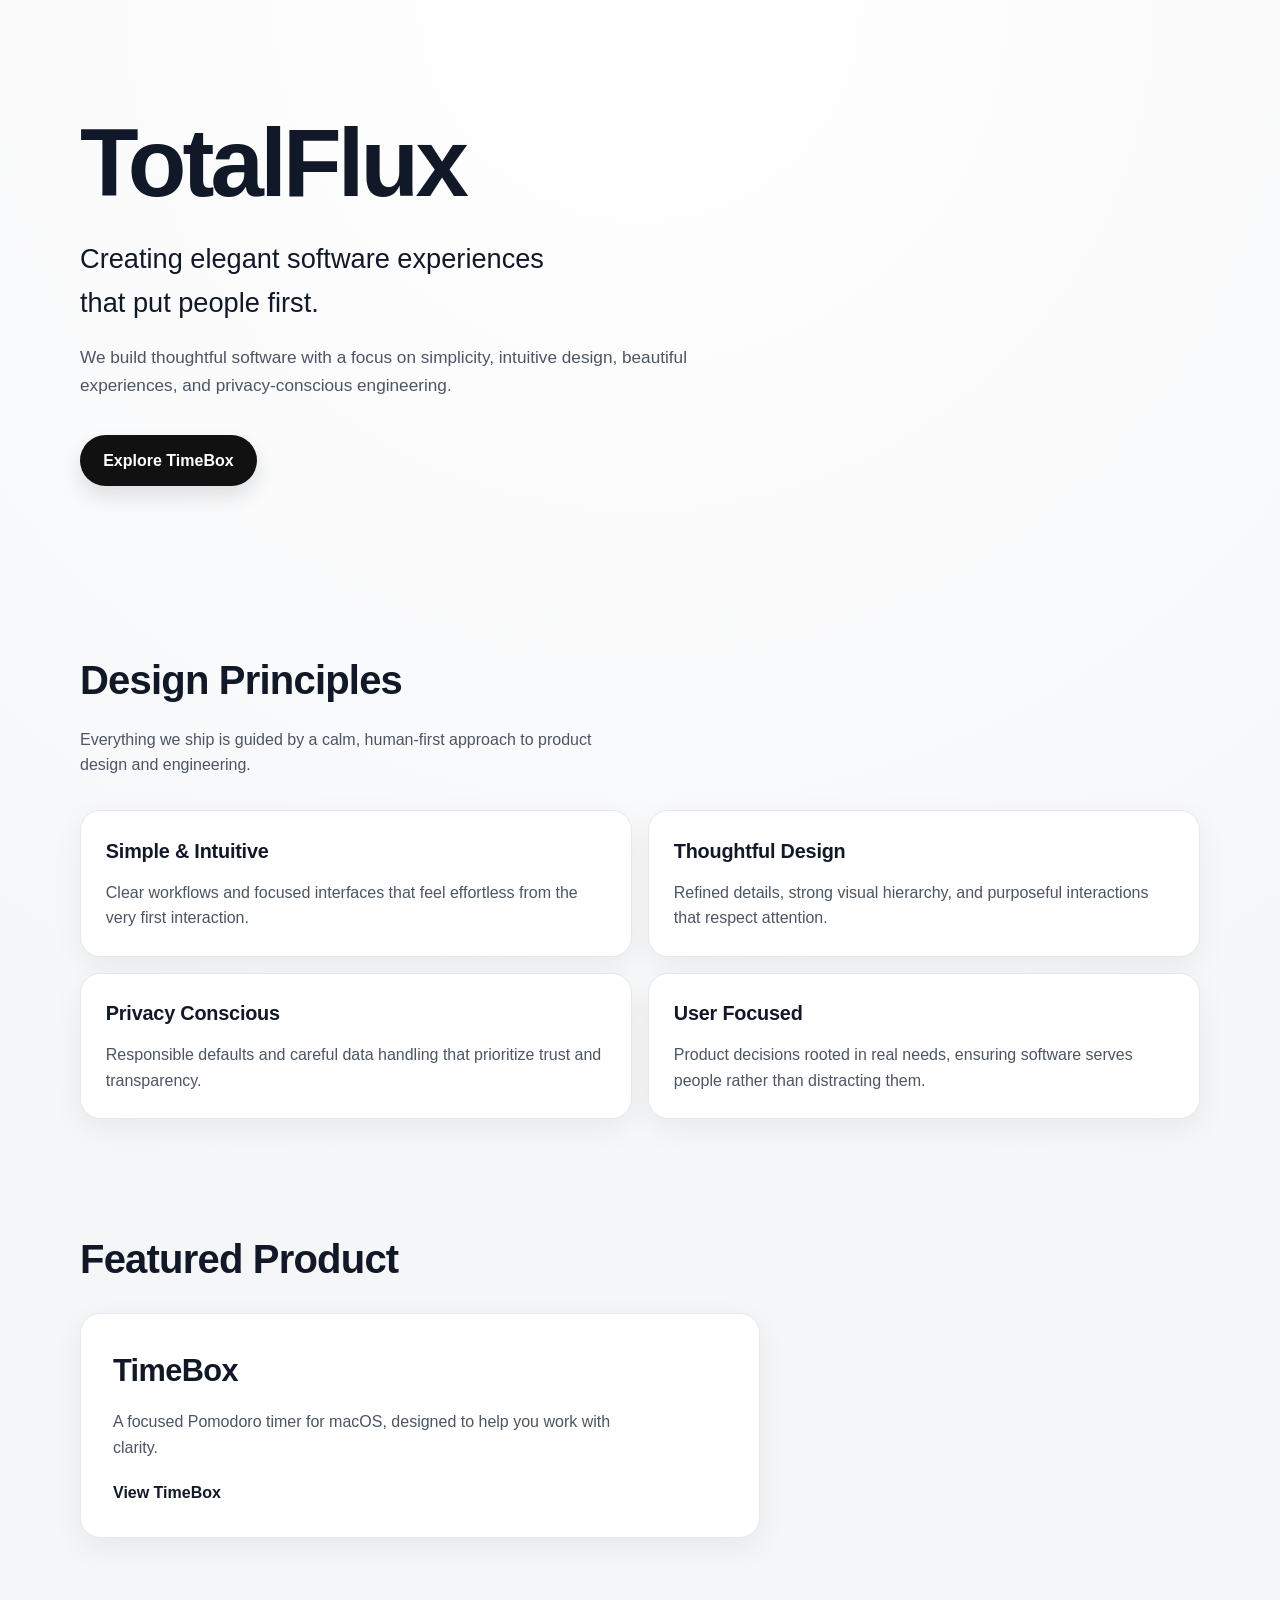
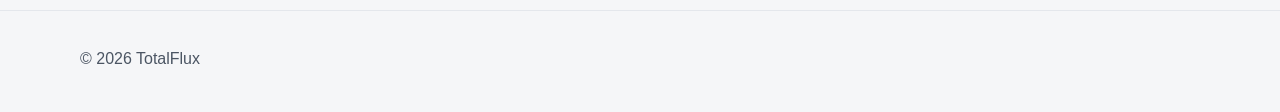
==== index.html @ 550b20b7 "Build TotalFlux landing page" ====
<!doctype html>
<html lang="en">
  <head>
    <meta charset="utf-8" />
    <meta name="viewport" content="width=device-width, initial-scale=1" />
    <title>TotalFlux | Elegant Software Studio</title>
    <meta
      name="description"
      content="TotalFlux builds thoughtful software with simplicity, intuitive design, beautiful experiences, and privacy-conscious engineering."
    />
    <link rel="stylesheet" href="assets/style.css" />
  </head>
  <body>
    <div class="page-shell">
      <header class="hero">
        <div class="container">
          <div class="hero-content">
            <h1 class="hero-title">TotalFlux</h1>
            <p class="hero-tagline">
              Creating elegant software experiences that put people first.
            </p>
            <p class="hero-description">
              We build thoughtful software with a focus on simplicity, intuitive design,
              beautiful experiences, and privacy-conscious engineering.
            </p>
            <a class="button-primary" href="/timebox/">Explore TimeBox</a>
          </div>
        </div>
      </header>

      <main>
        <section class="section">
          <div class="container">
            <div class="section-heading">
              <h2>Design Principles</h2>
              <p>
                Everything we ship is guided by a calm, human-first approach to product
                design and engineering.
              </p>
            </div>
            <div class="principles-grid">
              <article class="principle-card">
                <h3>Simple &amp; Intuitive</h3>
                <p>
                  Clear workflows and focused interfaces that feel effortless from the
                  very first interaction.
                </p>
              </article>
              <article class="principle-card">
                <h3>Thoughtful Design</h3>
                <p>
                  Refined details, strong visual hierarchy, and purposeful interactions
                  that respect attention.
                </p>
              </article>
              <article class="principle-card">
                <h3>Privacy Conscious</h3>
                <p>
                  Responsible defaults and careful data handling that prioritize trust
                  and transparency.
                </p>
              </article>
              <article class="principle-card">
                <h3>User Focused</h3>
                <p>
                  Product decisions rooted in real needs, ensuring software serves people
                  rather than distracting them.
                </p>
              </article>
            </div>
          </div>
        </section>

        <section class="section section-products">
          <div class="container">
            <div class="section-heading">
              <h2>Featured Product</h2>
            </div>
            <article class="product-card">
              <h3>TimeBox</h3>
              <p>
                A focused Pomodoro timer for macOS, designed to help you work with
                clarity.
              </p>
              <a class="product-link" href="/timebox/">View TimeBox</a>
            </article>
          </div>
        </section>
      </main>

      <footer class="site-footer">
        <div class="container">
          <p>&copy; 2026 TotalFlux</p>
        </div>
      </footer>
    </div>
  </body>
</html>
---- assets/style.css ----
:root {
  --font-sans: -apple-system, BlinkMacSystemFont, "SF Pro Text", "SF Pro Display",
    "Segoe UI", Roboto, "Helvetica Neue", Arial, sans-serif;
  --color-background: #f5f6f8;
  --color-surface: #ffffff;
  --color-border: #e4e7ec;
  --color-text-primary: #111827;
  --color-text-secondary: #4b5563;
  --color-accent: #111111;
  --color-accent-hover: #2a2a2a;
  --radius-card: 20px;
  --radius-button: 999px;
  --shadow-soft: 0 10px 30px rgba(17, 24, 39, 0.06);
  --shadow-hover: 0 18px 36px rgba(17, 24, 39, 0.1);
  --transition-base: 240ms ease;
  --max-content-width: 1120px;
}

*,
*::before,
*::after {
  box-sizing: border-box;
}

html,
body {
  margin: 0;
  padding: 0;
}

body {
  font-family: var(--font-sans);
  color: var(--color-text-primary);
  background: radial-gradient(circle at top, #ffffff 0%, var(--color-background) 72%);
  line-height: 1.6;
  text-rendering: optimizeLegibility;
  -webkit-font-smoothing: antialiased;
}

.page-shell {
  min-height: 100vh;
  display: flex;
  flex-direction: column;
}

.container {
  width: min(var(--max-content-width), calc(100% - 3rem));
  margin: 0 auto;
}

.hero {
  padding: clamp(5rem, 13vh, 9rem) 0 clamp(4rem, 10vh, 7rem);
}

.hero-content {
  max-width: 760px;
}

.hero-title {
  margin: 0;
  font-size: clamp(3.15rem, 8vw, 6rem);
  font-weight: 620;
  letter-spacing: -0.04em;
  line-height: 0.96;
}

.hero-tagline {
  margin: 1.75rem 0 0;
  font-size: clamp(1.2rem, 2.2vw, 1.7rem);
  color: var(--color-text-primary);
  max-width: 34ch;
}

.hero-description {
  margin: 1.25rem 0 0;
  max-width: 65ch;
  font-size: 1.075rem;
  color: var(--color-text-secondary);
}

.button-primary {
  margin-top: 2.25rem;
  display: inline-flex;
  align-items: center;
  justify-content: center;
  padding: 0.8rem 1.45rem;
  border-radius: var(--radius-button);
  background: var(--color-accent);
  color: #ffffff;
  text-decoration: none;
  font-weight: 560;
  transition: background-color var(--transition-base),
    transform var(--transition-base), box-shadow var(--transition-base);
  box-shadow: 0 10px 20px rgba(17, 24, 39, 0.12);
}

.button-primary:hover,
.button-primary:focus-visible {
  background: var(--color-accent-hover);
  transform: translateY(-1px);
  box-shadow: 0 14px 22px rgba(17, 24, 39, 0.16);
}

.section {
  padding: clamp(3.4rem, 8vh, 5rem) 0;
}

.section-heading h2 {
  margin: 0;
  font-size: clamp(1.85rem, 3.4vw, 2.5rem);
  letter-spacing: -0.02em;
}

.section-heading p {
  margin: 0.9rem 0 0;
  color: var(--color-text-secondary);
  max-width: 62ch;
}

.principles-grid {
  margin-top: 2rem;
  display: grid;
  grid-template-columns: repeat(2, minmax(0, 1fr));
  gap: 1rem;
}

.principle-card,
.product-card {
  border-radius: var(--radius-card);
  border: 1px solid var(--color-border);
  background: var(--color-surface);
  box-shadow: var(--shadow-soft);
  transition: transform var(--transition-base), box-shadow var(--transition-base),
    border-color var(--transition-base);
}

.principle-card {
  padding: 1.55rem;
}

.principle-card h3 {
  margin: 0;
  font-size: 1.24rem;
  letter-spacing: -0.01em;
}

.principle-card p {
  margin: 0.75rem 0 0;
  color: var(--color-text-secondary);
}

.principle-card:hover,
.principle-card:focus-within,
.product-card:hover,
.product-card:focus-within {
  transform: translateY(-4px);
  border-color: #d4dae2;
  box-shadow: var(--shadow-hover);
}

.section-products {
  padding-top: 2.25rem;
}

.product-card {
  margin-top: 1.4rem;
  padding: 2rem;
  max-width: 680px;
}

.product-card h3 {
  margin: 0;
  font-size: clamp(1.5rem, 2.4vw, 2rem);
  letter-spacing: -0.02em;
}

.product-card p {
  margin: 0.85rem 0 0;
  color: var(--color-text-secondary);
  max-width: 56ch;
}

.product-link {
  display: inline-block;
  margin-top: 1.2rem;
  color: var(--color-text-primary);
  font-weight: 600;
  text-decoration: none;
  transition: color var(--transition-base);
}

.product-link:hover,
.product-link:focus-visible {
  color: #1e3a8a;
}

.site-footer {
  margin-top: auto;
  padding: 2.2rem 0 2.5rem;
  border-top: 1px solid var(--color-border);
}

.site-footer p {
  margin: 0;
  color: var(--color-text-secondary);
}

@media (max-width: 900px) {
  .container {
    width: min(var(--max-content-width), calc(100% - 2.25rem));
  }

  .hero {
    padding-top: clamp(4.1rem, 10vh, 6.2rem);
  }

  .principles-grid {
    grid-template-columns: 1fr;
  }
}

@media (max-width: 600px) {
  .hero-tagline {
    margin-top: 1.2rem;
  }

  .button-primary {
    margin-top: 1.8rem;
    width: 100%;
  }

  .principle-card,
  .product-card {
    padding: 1.4rem;
  }
}
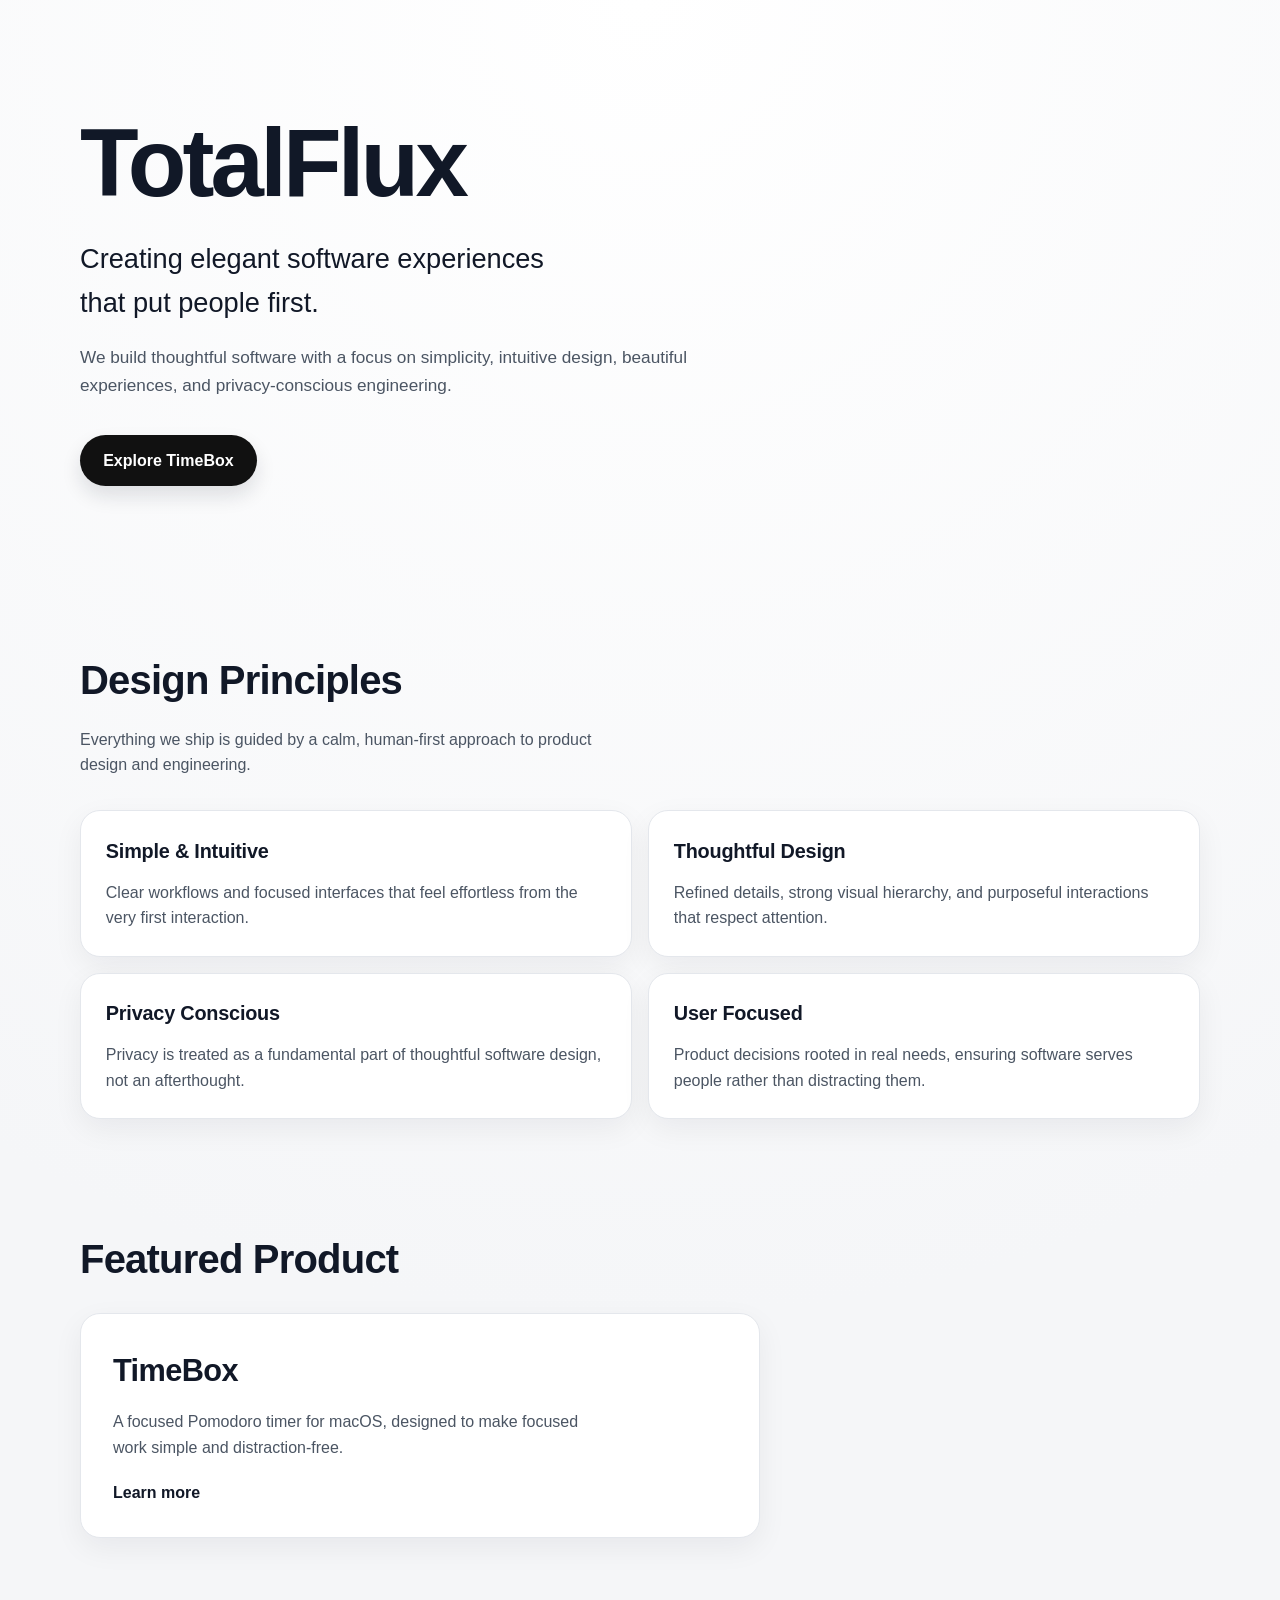
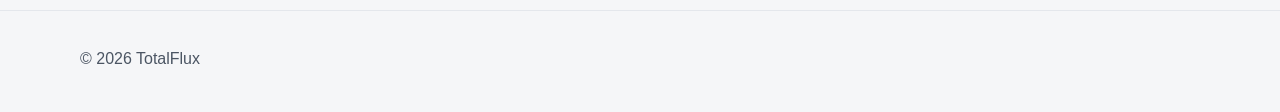
==== commit 14338bdb: "Cleanup some wording on TotalFlux landing page" ====
--- a/index.html
+++ b/index.html
@@ -23,7 +23,7 @@
               We build thoughtful software with a focus on simplicity, intuitive design,
               beautiful experiences, and privacy-conscious engineering.
             </p>
-            <a class="button-primary" href="/timebox/">Explore TimeBox</a>
+            <a class="button-primary" href="timebox/index.html">Explore TimeBox</a>
           </div>
         </div>
       </header>
@@ -56,8 +56,8 @@
               <article class="principle-card">
                 <h3>Privacy Conscious</h3>
                 <p>
-                  Responsible defaults and careful data handling that prioritize trust
-                  and transparency.
+                  Privacy is treated as a fundamental part of thoughtful software design,
+                  not an afterthought.
                 </p>
               </article>
               <article class="principle-card">
@@ -79,10 +79,10 @@
             <article class="product-card">
               <h3>TimeBox</h3>
               <p>
-                A focused Pomodoro timer for macOS, designed to help you work with
-                clarity.
+                A focused Pomodoro timer for macOS, designed to
+                make focused work simple and distraction-free.
               </p>
-              <a class="product-link" href="/timebox/">View TimeBox</a>
+              <a class="product-link" href="timebox/index.html">Learn more</a>
             </article>
           </div>
         </section>
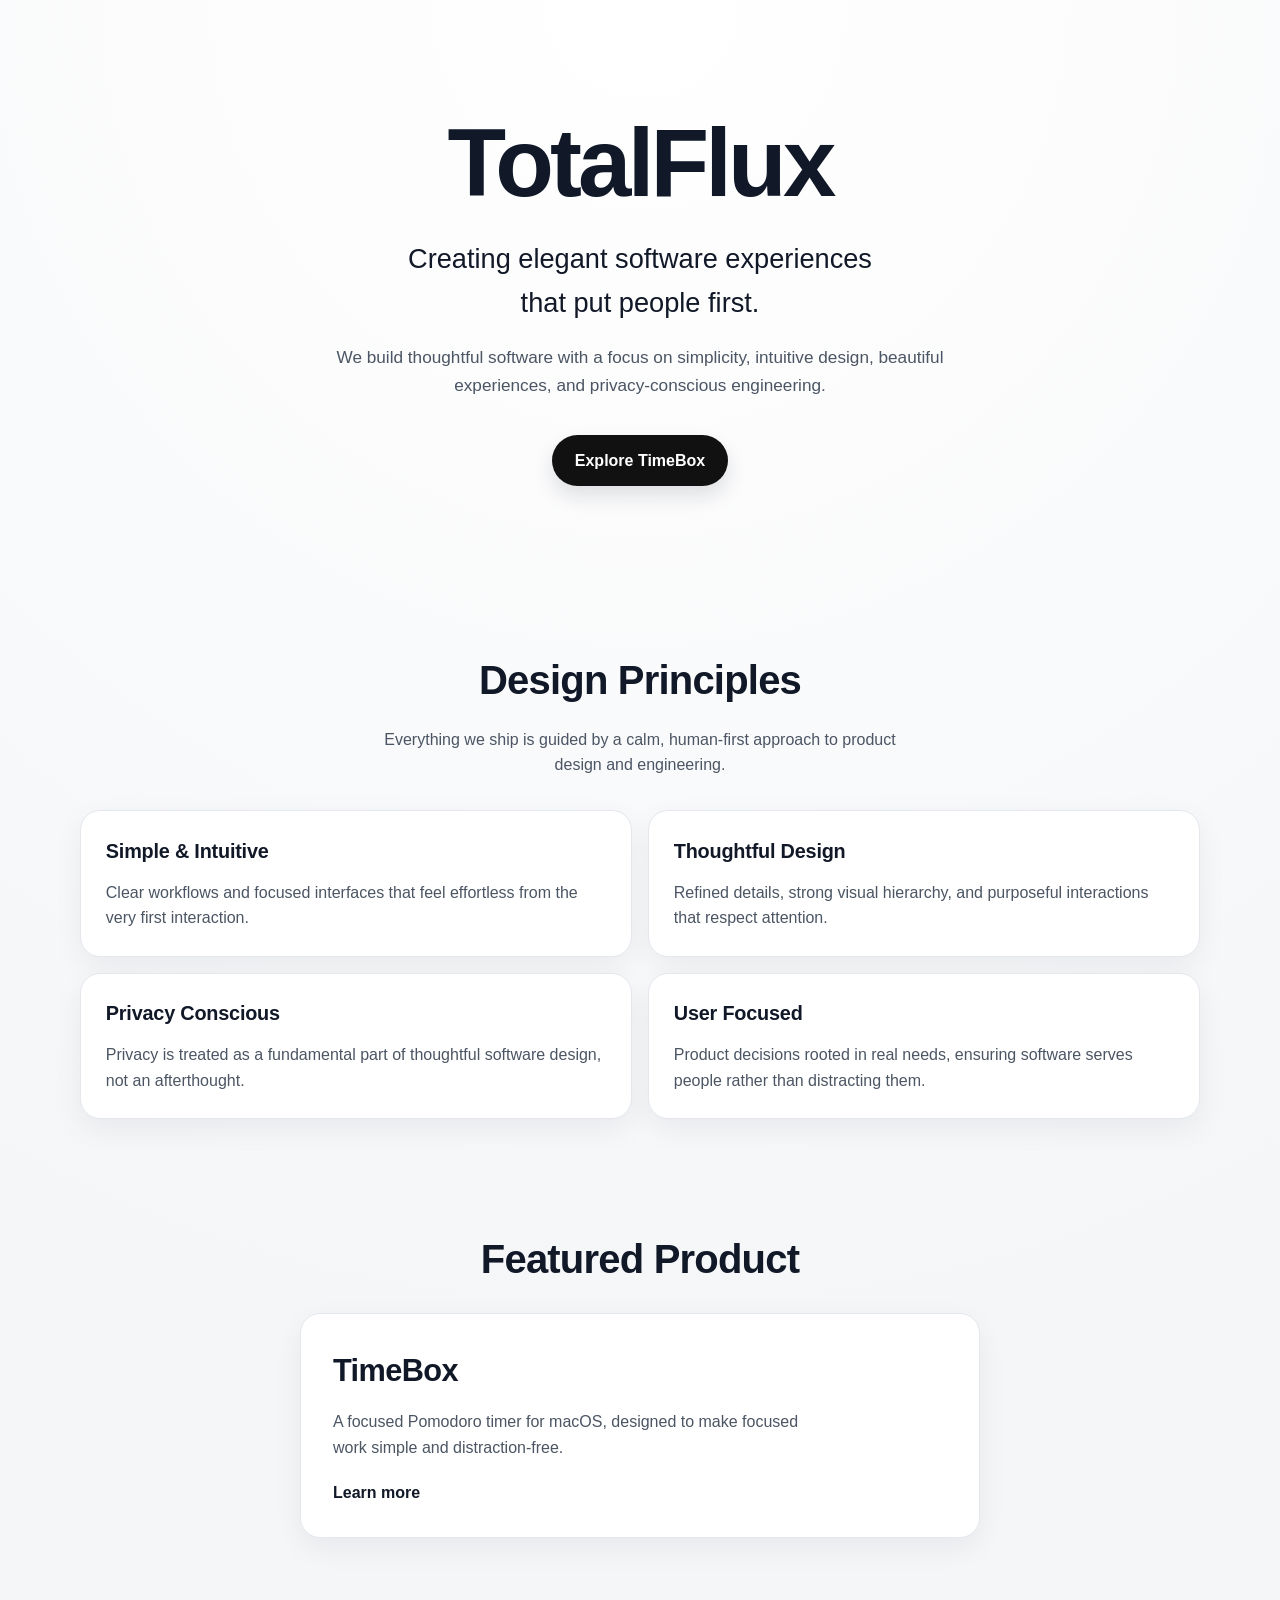
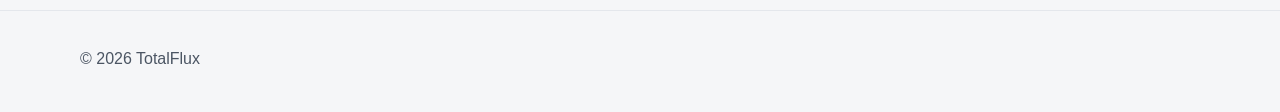
==== commit 2d245a9a: "Center elements on TotalFlux page" ====
--- a/index.html
+++ b/index.html
@@ -14,7 +14,7 @@
     <div class="page-shell">
       <header class="hero">
         <div class="container">
-          <div class="hero-content">
+          <div class="hero-content hero-content--centered">
             <h1 class="hero-title">TotalFlux</h1>
             <p class="hero-tagline">
               Creating elegant software experiences that put people first.
@@ -31,7 +31,7 @@
       <main>
         <section class="section">
           <div class="container">
-            <div class="section-heading">
+            <div class="section-heading section-heading--centered">
               <h2>Design Principles</h2>
               <p>
                 Everything we ship is guided by a calm, human-first approach to product
@@ -73,17 +73,19 @@
 
         <section class="section section-products">
           <div class="container">
-            <div class="section-heading">
+            <div class="section-heading section-heading--centered">
               <h2>Featured Product</h2>
             </div>
-            <article class="product-card">
-              <h3>TimeBox</h3>
-              <p>
-                A focused Pomodoro timer for macOS, designed to
-                make focused work simple and distraction-free.
-              </p>
-              <a class="product-link" href="timebox/index.html">Learn more</a>
-            </article>
+            <div class="products-layout">
+              <article class="product-card">
+                <h3>TimeBox</h3>
+                <p>
+                  A focused Pomodoro timer for macOS, designed to
+                  make focused work simple and distraction-free.
+                </p>
+                <a class="product-link" href="timebox/index.html">Learn more</a>
+              </article>
+            </div>
           </div>
         </section>
       </main>
--- a/assets/style.css
+++ b/assets/style.css
@@ -56,6 +56,16 @@
   max-width: 760px;
 }
 
+.hero-content--centered {
+  margin: 0 auto;
+  text-align: center;
+}
+
+.hero-content--centered .hero-tagline,
+.hero-content--centered .hero-description {
+  margin-inline: auto;
+}
+
 .hero-title {
   margin: 0;
   font-size: clamp(3.15rem, 8vw, 6rem);
@@ -117,6 +127,14 @@
   max-width: 62ch;
 }
 
+.section-heading--centered {
+  text-align: center;
+}
+
+.section-heading--centered p {
+  margin-inline: auto;
+}
+
 .principles-grid {
   margin-top: 2rem;
   display: grid;
@@ -162,10 +180,19 @@
   padding-top: 2.25rem;
 }
 
+.products-layout {
+  margin-top: 1.4rem;
+  display: flex;
+  flex-wrap: wrap;
+  justify-content: center;
+  gap: 1rem;
+}
+
 .product-card {
-  margin-top: 1.4rem;
+  margin-top: 0;
   padding: 2rem;
   max-width: 680px;
+  flex: 1 1 320px;
 }
 
 .product-card h3 {
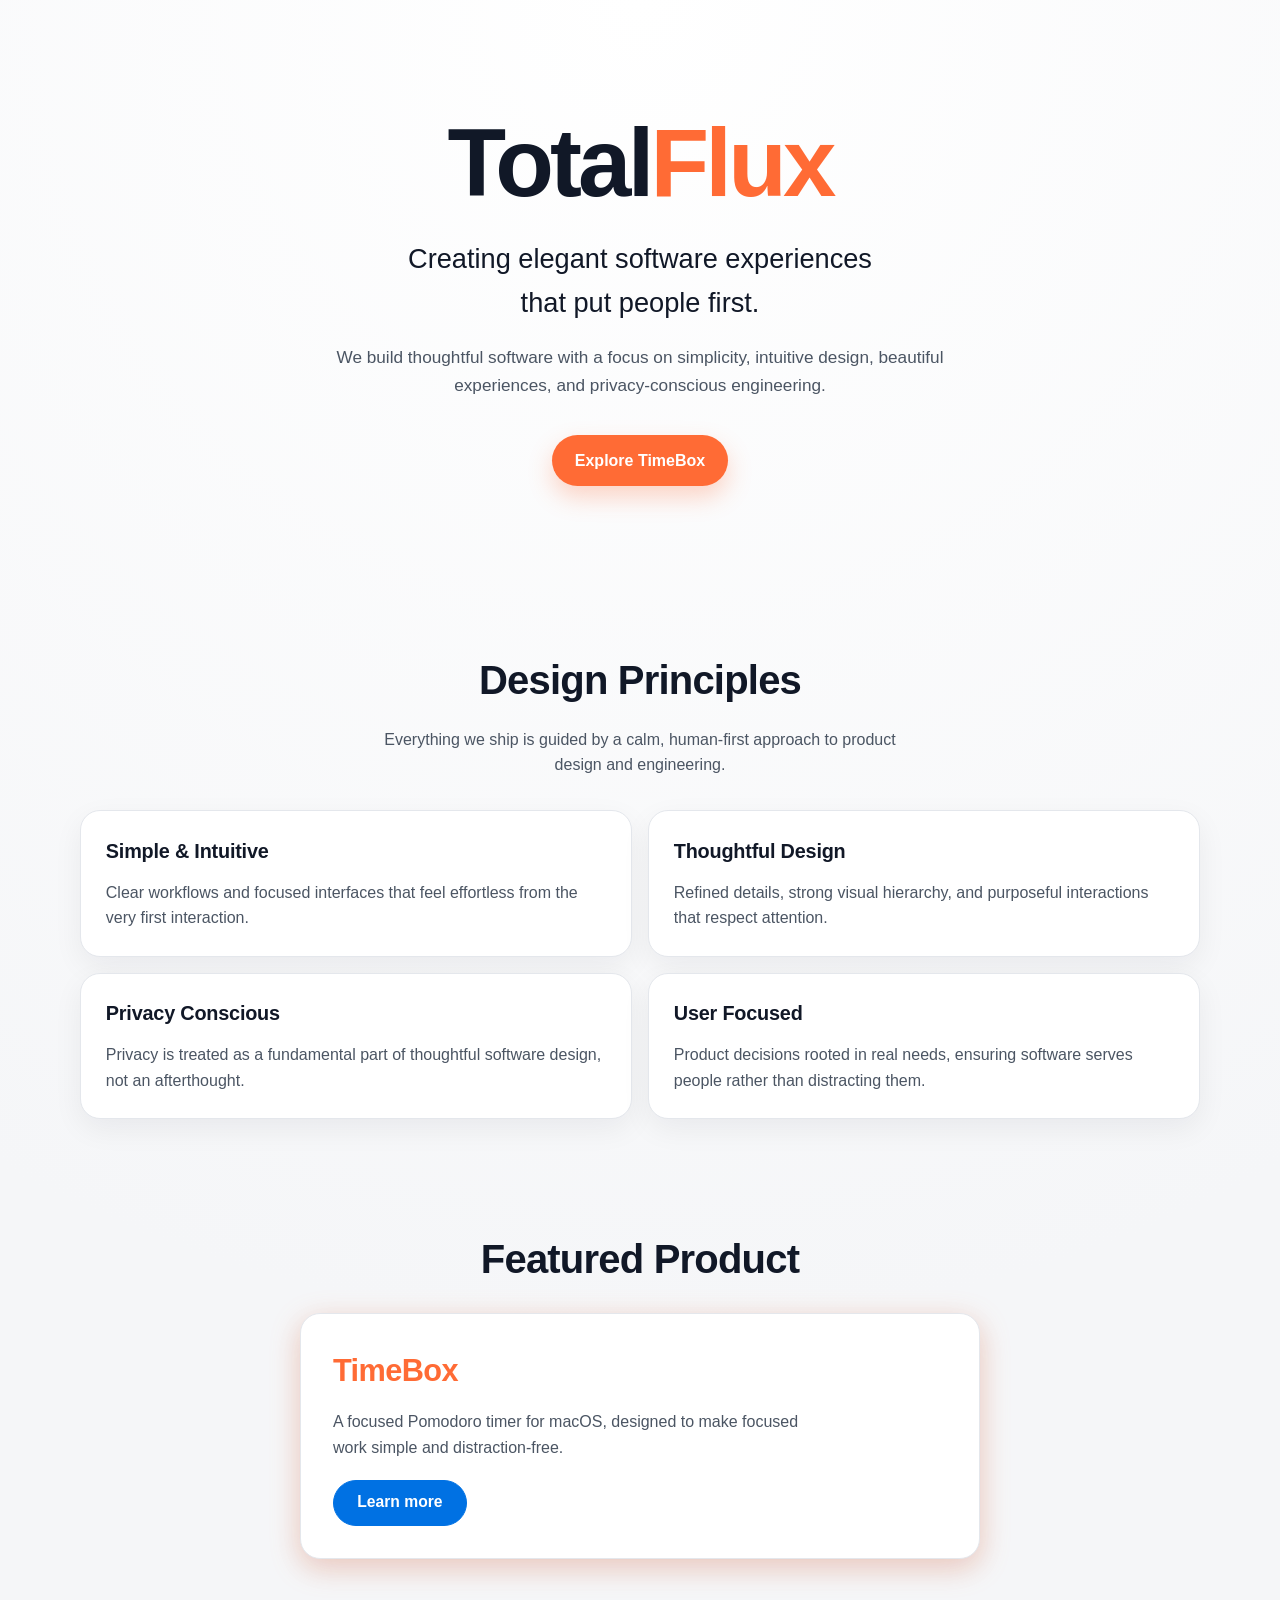
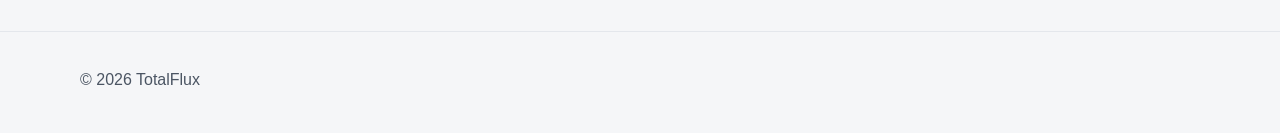
==== commit b810c472: "Add TimeBox accent color to TotalFlux page" ====
--- a/index.html
+++ b/index.html
@@ -10,12 +10,12 @@
     />
     <link rel="stylesheet" href="assets/style.css" />
   </head>
-  <body>
+  <body class="home-page">
     <div class="page-shell">
       <header class="hero">
         <div class="container">
           <div class="hero-content hero-content--centered">
-            <h1 class="hero-title">TotalFlux</h1>
+            <h1 class="hero-title">Total<span class="home-flux">Flux</span></h1>
             <p class="hero-tagline">
               Creating elegant software experiences that put people first.
             </p>
--- a/assets/style.css
+++ b/assets/style.css
@@ -8,6 +8,8 @@
   --color-text-secondary: #4b5563;
   --color-accent: #111111;
   --color-accent-hover: #2a2a2a;
+  --color-action-blue: #0071E3;
+  --color-action-blue-hover: #0068D7;
   --radius-card: 20px;
   --radius-button: 999px;
   --shadow-soft: 0 10px 30px rgba(17, 24, 39, 0.06);
@@ -221,6 +223,65 @@
   color: #1e3a8a;
 }
 
+.home-page {
+  --timebox-accent: #ff6b35;
+  --timebox-accent-soft: #ff8559;
+}
+
+.home-page .home-flux {
+  color: var(--timebox-accent);
+}
+
+.home-page header.hero .button-primary {
+  background: var(--timebox-accent);
+  box-shadow: 0 11px 24px rgba(255, 107, 53, 0.28);
+}
+
+.home-page header.hero .button-primary:hover,
+.home-page header.hero .button-primary:focus-visible {
+  background: #f45a22;
+  box-shadow: 0 14px 28px rgba(255, 107, 53, 0.3);
+}
+
+.home-page .section-products .product-card {
+  box-shadow: var(--shadow-soft), 0 8px 30px rgba(255, 133, 89, 0.32);
+}
+
+.home-page .section-products .product-card:hover,
+.home-page .section-products .product-card:focus-within {
+  box-shadow: var(--shadow-hover), 0 10px 34px rgba(255, 133, 89, 0.34);
+}
+
+.home-page .section-products .product-card h3 {
+  color: var(--timebox-accent);
+}
+
+.home-page .section-products .product-link {
+  display: inline-flex;
+  align-items: center;
+  justify-content: center;
+  padding: 0.8rem 1.45rem;
+  border-radius: var(--radius-button);
+  border: 1px solid var(--color-action-blue);
+  font-size: 0.98rem;
+  font-weight: 560;
+  line-height: 1.2;
+  text-decoration: none;
+  transition: transform var(--transition-base), box-shadow var(--transition-base),
+    border-color var(--transition-base), background-color var(--transition-base),
+    color var(--transition-base);
+  color: #ffffff;
+  background: var(--color-action-blue);
+}
+
+.home-page .section-products .product-link:hover,
+.home-page .section-products .product-link:focus-visible {
+  color: #ffffff;
+  background: var(--color-action-blue-hover);
+  border-color: var(--color-action-blue-hover);
+  transform: translateY(-1px);
+}
+
 .site-footer {
   margin-top: auto;
   padding: 2.2rem 0 2.5rem;
